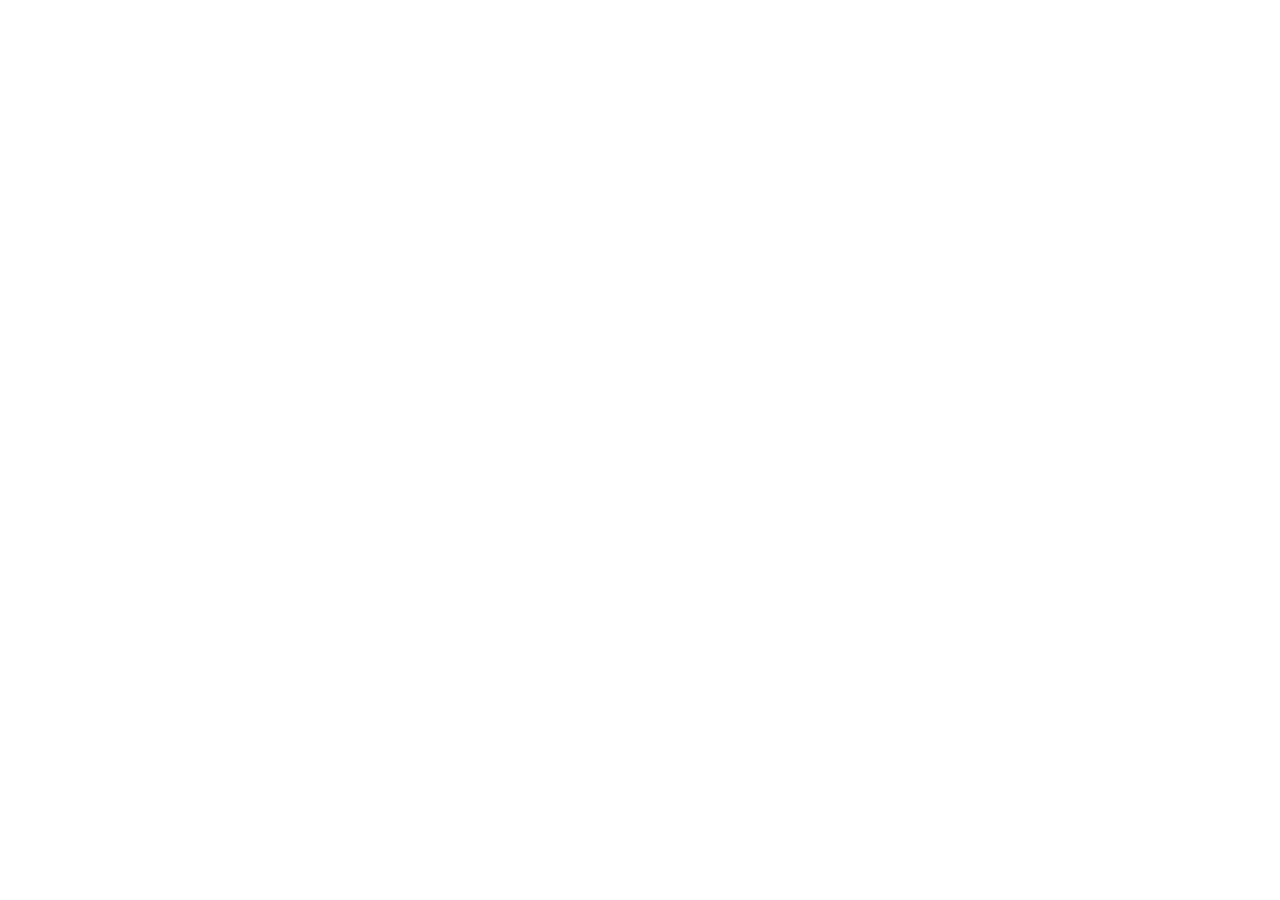
==== index.html @ 4a3da179 "Add: initial commit" ====
<!DOCTYPE html>
<html lang="en">
<head>
    <meta charset="UTF-8">
    <meta name="viewport" content="width=device-width, initial-scale=1.0">
    <title>videobelajar</title>
</head>
<body>
    
</body>
</html>
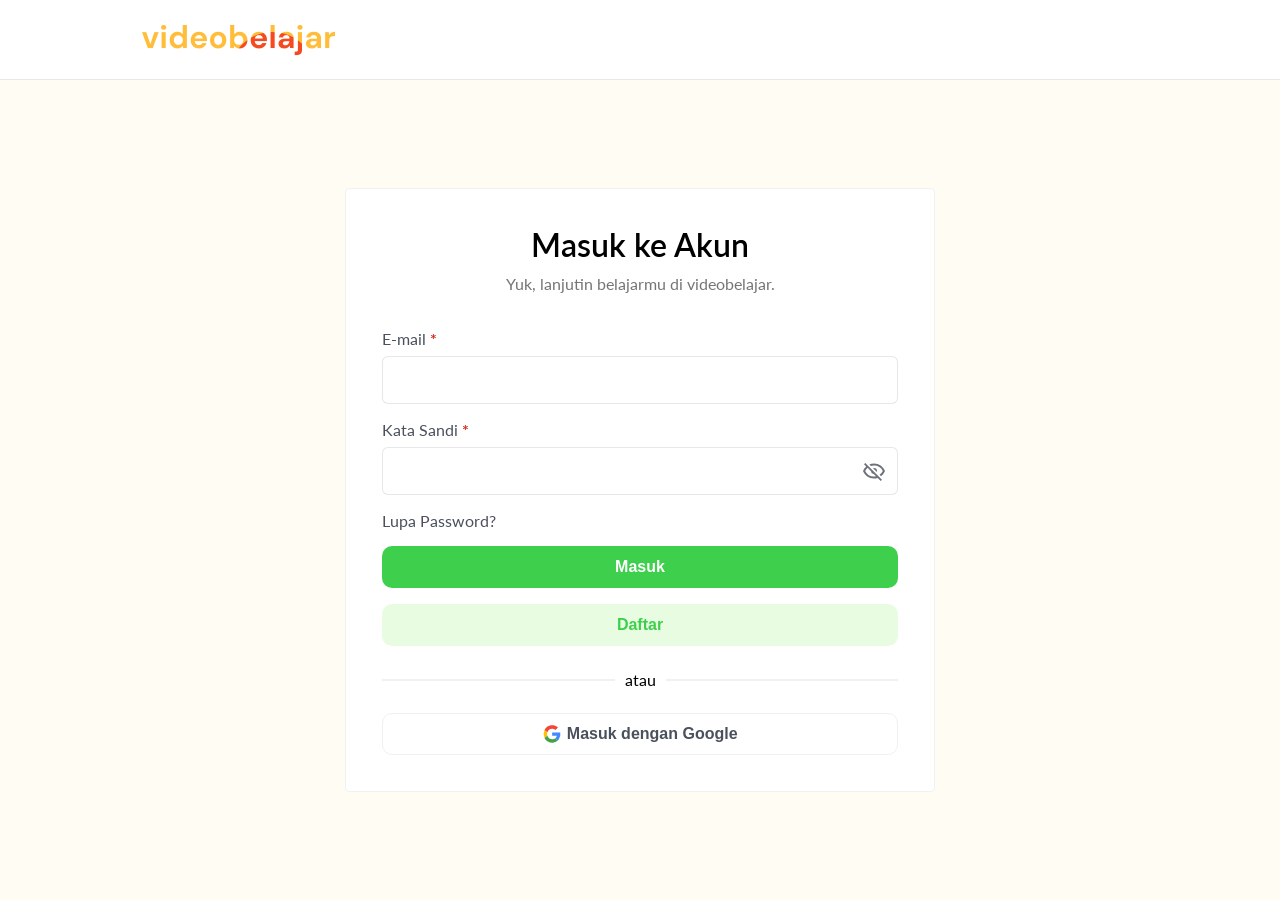
==== commit dbf9a70f: "Add: feature login page" ====
--- a/index.html
+++ b/index.html
@@ -1,11 +1,112 @@
-<!DOCTYPE html>
+<!doctype html>
 <html lang="en">
-<head>
-    <meta charset="UTF-8">
-    <meta name="viewport" content="width=device-width, initial-scale=1.0">
-    <title>videobelajar</title>
-</head>
-<body>
-    
-</body>
-</html>+    <head>
+        <meta charset="UTF-8" />
+        <meta name="viewport" content="width=device-width, initial-scale=1.0" />
+        <title>videobelajar</title>
+        <link rel="stylesheet" href="style.css" />
+    </head>
+    <body>
+        <nav class="navbar">
+            <div class="logo">
+                <a href="#"
+                    ><img class="image-fit" src="assets/logo.png" alt=""
+                /></a>
+            </div>
+        </nav>
+        <main class="auth-container">
+            <div class="auth-form">
+                <div class="desc">
+                    <h3>Masuk ke Akun</h3>
+                    <h5 class="desc-color">
+                        Yuk, lanjutin belajarmu di videobelajar.
+                    </h5>
+                </div>
+                <div class="form-group">
+                    <label for="email"
+                        >E-mail <strong class="red">*</strong></label
+                    >
+                    <input type="text" name="email" />
+                </div>
+                <div class="form-group">
+                    <label for="email"
+                        >Kata Sandi <strong class="red">*</strong></label
+                    >
+                    <div class="input-group">
+                        <input type="text" name="password" />
+                        <svg
+                            class="eye"
+                            xmlns="http://www.w3.org/2000/svg"
+                            width="24"
+                            height="24"
+                            viewBox="0 0 24 24"
+                        >
+                            <path
+                                fill="currentColor"
+                                d="M2 5.27L3.28 4L20 20.72L18.73 22l-3.08-3.08c-1.15.38-2.37.58-3.65.58c-5 0-9.27-3.11-11-7.5c.69-1.76 1.79-3.31 3.19-4.54zM12 9a3 3 0 0 1 3 3a3 3 0 0 1-.17 1L11 9.17A3 3 0 0 1 12 9m0-4.5c5 0 9.27 3.11 11 7.5a11.8 11.8 0 0 1-4 5.19l-1.42-1.43A9.86 9.86 0 0 0 20.82 12A9.82 9.82 0 0 0 12 6.5c-1.09 0-2.16.18-3.16.5L7.3 5.47c1.44-.62 3.03-.97 4.7-.97M3.18 12A9.82 9.82 0 0 0 12 17.5c.69 0 1.37-.07 2-.21L11.72 15A3.064 3.064 0 0 1 9 12.28L5.6 8.87c-.99.85-1.82 1.91-2.42 3.13"
+                            />
+                        </svg>
+                    </div>
+                </div>
+                <div class="form-group">
+                    <a class="forgot" href="#">Lupa Password?</a>
+                </div>
+                <button
+                    class="btn-full bg-primary text-light"
+                    style="margin-bottom: 16px"
+                >
+                    Masuk
+                </button>
+                <button class="btn-full bg-primary-100 text-primary">
+                    Daftar
+                </button>
+                <div style="display: flex; align-items: center; margin: 24px 0">
+                    <hr style="flex: 1;border: none; border-top: 2px solid #F1F1F1;" />
+                    <span style="margin: 0 10px;font-size: 16px;font-weight: 400;">atau</span>
+                    <hr style="flex: 1;border: none; border-top: 2px solid #F1F1F1;" />
+                </div>
+                <button
+                    class="btn-full"
+                    style="
+                        border: 1px solid #F1F1F1;
+                        background-color: inherit;
+                        color: #4a505c;
+                        display: flex;
+                        align-items: center;
+                        justify-content: center;
+                    "
+                >
+                    <svg
+                        xmlns="http://www.w3.org/2000/svg"
+                        width="20"
+                        height="20"
+                        viewBox="0 0 16 16"
+                    >
+                        <g fill="none" fill-rule="evenodd" clip-rule="evenodd">
+                            <path
+                                fill="#f44336"
+                                d="M7.209 1.061c.725-.081 1.154-.081 1.933 0a6.57 6.57 0 0 1 3.65 1.82a100 100 0 0 0-1.986 1.93q-1.876-1.59-4.188-.734q-1.696.78-2.362 2.528a78 78 0 0 1-2.148-1.658a.26.26 0 0 0-.16-.027q1.683-3.245 5.26-3.86"
+                                opacity="0.987"
+                            />
+                            <path
+                                fill="#ffc107"
+                                d="M1.946 4.92q.085-.013.161.027a78 78 0 0 0 2.148 1.658A7.6 7.6 0 0 0 4.04 7.99q.037.678.215 1.331L2 11.116Q.527 8.038 1.946 4.92"
+                                opacity="0.997"
+                            />
+                            <path
+                                fill="#448aff"
+                                d="M12.685 13.29a26 26 0 0 0-2.202-1.74q1.15-.812 1.396-2.228H8.122V6.713q3.25-.027 6.497.055q.616 3.345-1.423 6.032a7 7 0 0 1-.51.49"
+                                opacity="0.999"
+                            />
+                            <path
+                                fill="#43a047"
+                                d="M4.255 9.322q1.23 3.057 4.51 2.854a3.94 3.94 0 0 0 1.718-.626q1.148.812 2.202 1.74a6.62 6.62 0 0 1-4.027 1.684a6.4 6.4 0 0 1-1.02 0Q3.82 14.524 2 11.116z"
+                                opacity="0.993"
+                            />
+                        </g></svg
+                    >&nbsp;Masuk dengan Google
+                </button>
+            </div>
+        </main>
+    </body>
+</html>
--- a/style.css
+++ b/style.css
@@ -0,0 +1,369 @@
+@import url("https://fonts.googleapis.com/css2?family=Lato:wght@400;500;600;700&display=swap");
+
+:root {
+    /* ── Typography ──────────────────────────────── */
+    --font-primary: "Lato", sans-serif;
+
+    /* Font weight */
+    --font-weight-bold: 700;
+    --font-weight-semibold: 600;
+    --font-weight-medium: 500;
+    --font-weight-regular: 400;
+
+    /* Font size — Heading */
+    --font-size-h1: 48px;
+    --font-size-h2: 40px;
+    --font-size-h3: 32px;
+    --font-size-h4: 24px;
+    --font-size-h5: 20px;
+    --font-size-h6: 18px;
+
+    /* Font size — Body */
+    --font-size-body-lg: 18px;
+    --font-size-body-md: 16px;
+    --font-size-body-sm: 14px;
+
+    /* ── Colors — Main ───────────────────────────── */
+    --color-primary: #3ECF4C; /* Green — brand utama */
+    --color-primary-400: #6BE26B;
+    --color-primary-300: #94F08B;
+    --color-primary-200: #C0FAB4;
+    --color-primary-100: #E2FCD9CC;
+    --color-secondary: #FFBD3A; /* Orange — logo aksen */
+    --color-secondary-400: #FFD26B;
+    --color-secondary-300: #FFDF88;
+    --color-secondary-200: #FFECB0;
+    --color-secondary-100: #FFF7D7CC;
+    --color-tertiary: #F64920; /* Red — logo aksen merah */
+    --color-tertiary-400: #F98256;
+    --color-tertiary-300: #FCA578;
+    --color-tertiary-200: #FECAA5;
+    --color-tertiary-100: #FEE8D2CC;
+
+    /* ── Colors — Text Dark ──────────────────────── */
+    --color-text-dark-primary: #222325;
+    --color-text-dark-secondary: #333333AD;
+    --color-text-dark-disabled: #3A354161;
+
+    /* ── Colors — Text Light ─────────────────────── */
+    --color-text-light-primary: #FFFFFF;
+    --color-text-light-secondary: #C1C2C4;
+    --color-text-light-disabled: #9D9EA1;
+
+    /* ── Colors — Background ─────────────────────── */
+    --color-bg-primary: #FFFFFF;
+    --color-bg-base: #F4F5FA;
+    --color-bg-secondary: #F9FAFC;
+
+    /* ── Colors — Border ─────────────────────────── */
+    --color-border: #3A35411F;
+
+    /* ── Colors — Info ───────────────────────────── */
+    --color-info-default: #0980E2;
+    --color-info-hover: #0663C2;
+    --color-info-pressed: #044AA2;
+    --color-info-background: #EBF9FE;
+
+    /* ── Colors — Success ────────────────────────── */
+    --color-success-default: #38D189;
+    --color-success-hover: #28B380;
+    --color-success-pressed: #1C9675;
+    --color-success-background: #E0FDDF;
+
+    /* ── Colors — Warning ────────────────────────── */
+    --color-warning-default: #FCE91B;
+    --color-warning-hover: #D8C613;
+    --color-warning-pressed: #B5A40D;
+    --color-warning-background: #FCF8CA;
+
+    /* ── Colors — Error ──────────────────────────── */
+    --color-error-default: #FF5C2B;
+    --color-error-hover: #DB3D1F;
+    --color-error-pressed: #B72315;
+    --color-error-background: #FCE3D1;
+
+    /* ── Colors — Greyscale ──────────────────────── */
+    --color-grey-900: #212121;
+    --color-grey-800: #424242;
+    --color-grey-700: #616161;
+    --color-grey-600: #757575;
+    --color-grey-500: #9E9E9E;
+    --color-grey-400: #BDBDBD;
+    --color-grey-300: #E0E0E0;
+    --color-grey-200: #EEEEEE;
+    --color-grey-100: #F5F5F5;
+    --color-grey-50: #FAFAFA;
+
+    /* ── Colors — Gradients ──────────────────────── */
+    --gradient-info: linear-gradient(135deg, #6F9EFF, #004CE8);
+    --gradient-success: linear-gradient(135deg, #73FFA6, #00C247);
+    --gradient-warning: linear-gradient(135deg, #FFE58036, #FFE16A);
+    --gradient-error: linear-gradient(135deg, #FF8A9B, #FF3333);
+    --gradient-brand: linear-gradient(90deg, #f97316, #ef4444); /* logo */
+
+    /* ── Spacing ─────────────────────────────────── */
+    --space-1: 4px;
+    --space-2: 8px;
+    --space-3: 12px;
+    --space-4: 16px;
+    --space-5: 20px;
+    --space-6: 24px;
+    --space-8: 32px;
+    --space-10: 40px;
+    --space-12: 48px;
+
+    /* ── Border radius ───────────────────────────── */
+    --radius-sm: 4px;
+    --radius-md: 8px;
+    --radius-lg: 12px;
+    --radius-xl: 16px;
+    --radius-full: 9999px; /* pill / chip */
+
+    /* ── Shadow ──────────────────────────────────── */
+    --shadow-sm: 0 1px 2px rgba(0, 0, 0, 0.05);
+    --shadow-md: 0 4px 12px rgba(0, 0, 0, 0.08);
+    --shadow-lg: 0 8px 24px rgba(0, 0, 0, 0.1);
+
+    /* ── Transition ──────────────────────────────── */
+    --transition-fast: 150ms ease;
+    --transition-normal: 250ms ease;
+}
+
+/* ── Text — Main ───────────────────────── */
+.text-primary           { color: var(--color-primary);   }
+.text-primary-400       { color: var(--color-primary-400);   }
+.text-primary-300       { color: var(--color-primary-300);   }
+.text-secondary         { color: var(--color-secondary); }
+.text-secondary-400     { color: var(--color-secondary-400); }
+.text-secondary-300     { color: var(--color-secondary-300); }
+.text-tertiary          { color: var(--color-tertiary);  }
+.text-tertiary-400      { color: var(--color-tertiary-400);  }
+.text-tertiary-300      { color: var(--color-tertiary-300);  }
+
+/* ── Text — Dark ───────────────────────── */
+.text-dark              { color: var(--color-text-dark-primary);   }
+.text-dark-secondary    { color: var(--color-text-dark-secondary); }
+.text-dark-disabled     { color: var(--color-text-dark-disabled);  }
+
+/* ── Text — Light ──────────────────────── */
+.text-light             { color: var(--color-text-light-primary);   }
+.text-light-secondary   { color: var(--color-text-light-secondary); }
+.text-light-disabled    { color: var(--color-text-light-disabled);  }
+
+/* ── Text — Semantic ───────────────────── */
+.text-info              { color: var(--color-info-default);    }
+.text-success           { color: var(--color-success-default); }
+.text-warning           { color: var(--color-warning-default); }
+.text-error             { color: var(--color-error-default);   }
+
+/* ── Text — Greyscale ──────────────────── */
+.text-grey-900          { color: var(--color-grey-900); }
+.text-grey-800          { color: var(--color-grey-800); }
+.text-grey-700          { color: var(--color-grey-700); }
+.text-grey-600          { color: var(--color-grey-600); }
+.text-grey-500          { color: var(--color-grey-500); }
+.text-grey-400          { color: var(--color-grey-400); }
+.text-grey-300          { color: var(--color-grey-300); }
+
+/* ── Background — Main ─────────────────── */
+.bg-primary         { background-color: var(--color-primary);       }
+.bg-primary-400     { background-color: var(--color-primary-400);   }
+.bg-primary-300     { background-color: var(--color-primary-300);   }
+.bg-primary-200     { background-color: var(--color-primary-200);   }
+.bg-primary-100     { background-color: var(--color-primary-100);   }
+.bg-secondary       { background-color: var(--color-secondary);     }
+.bg-secondary-400   { background-color: var(--color-secondary-400); }
+.bg-secondary-300   { background-color: var(--color-secondary-300); }
+.bg-secondary-200   { background-color: var(--color-secondary-200); }
+.bg-secondary-100   { background-color: var(--color-secondary-100); }
+.bg-tertiary        { background-color: var(--color-tertiary);      }
+.bg-tertiary-400    { background-color: var(--color-tertiary-400);  }
+.bg-tertiary-300    { background-color: var(--color-tertiary-300);  }
+.bg-tertiary-200    { background-color: var(--color-tertiary-200);  }
+.bg-tertiary-100    { background-color: var(--color-tertiary-100);  }
+
+/* ── Background — Base ─────────────────── */
+.bg-base            { background-color: var(--color-bg-base);      }
+.bg-white           { background-color: var(--color-bg-primary);   }
+.bg-surface         { background-color: var(--color-bg-secondary); }
+
+/* ── Background — Semantic ─────────────── */
+.bg-info            { background-color: var(--color-info-background);    }
+.bg-success         { background-color: var(--color-success-background); }
+.bg-warning         { background-color: var(--color-warning-background); }
+.bg-error           { background-color: var(--color-error-background);   }
+
+/* ── Background — Greyscale ────────────── */
+.bg-grey-900        { background-color: var(--color-grey-900); }
+.bg-grey-800        { background-color: var(--color-grey-800); }
+.bg-grey-700        { background-color: var(--color-grey-700); }
+.bg-grey-600        { background-color: var(--color-grey-600); }
+.bg-grey-500        { background-color: var(--color-grey-500); }
+.bg-grey-400        { background-color: var(--color-grey-400); }
+.bg-grey-300        { background-color: var(--color-grey-300); }
+.bg-grey-200        { background-color: var(--color-grey-200); }
+.bg-grey-100        { background-color: var(--color-grey-100); }
+.bg-grey-50         { background-color: var(--color-grey-50);  }
+
+/* ── Background — Gradient ─────────────── */
+.bg-gradient-info    { background: var(--gradient-info);    }
+.bg-gradient-success { background: var(--gradient-success); }
+.bg-gradient-warning { background: var(--gradient-warning); }
+.bg-gradient-error   { background: var(--gradient-error);   }
+.bg-gradient-brand   { background: var(--gradient-brand);   }
+
+* {
+    box-sizing: border-box;
+    margin: 0;
+    padding: 0;
+}
+
+html {
+    scroll-behavior: smooth;
+}
+
+body {
+    background-color: #FFFDF3;
+    font-family: var(--font-primary);
+}
+
+a {
+    text-decoration: none;
+}
+
+.image-fit {
+    width: 100%;
+    height: 100%;
+    object-fit: cover;
+}
+
+.navbar {
+    width: 100%;
+    height: 80px;
+    background-color: var(--color-bg-primary);
+    padding: 0 120px;
+    display: flex;
+    align-items: center;
+    border-bottom: 1px solid var(--color-border);
+}
+
+.logo {
+    width: 237px;
+    height: 56px;
+}
+
+.auth-container {
+    width: 100%;
+    min-height: calc(100vh - 80px);
+    display: flex;
+    align-items: center;
+    justify-content: center;
+    padding: 50px 0;
+}
+
+.auth-form {
+    width: 590px;
+    padding: 36px;
+    border: 1px solid #F1F1F1;
+    border-radius: 4px;
+    background-color: #FFFFFF;
+}
+
+.desc {
+    display: flex;
+    flex-direction: column;
+    align-items: center;
+    margin-bottom: 36px;
+}
+
+.desc > h3 {
+    font-size: var(--font-size-h3);
+    font-weight: var(--font-weight-semibold);
+    margin-bottom: 10px;
+}
+
+.desc-color {
+    color: var(--color-text-dark-secondary);
+    font-size: var(--font-size-body-md);
+    font-weight: var(--font-weight-regular);
+}
+
+.form-group {
+    width: 100%;
+    margin-bottom: 16px;
+}
+
+label {
+    font-size: 16px;
+    font-weight: var(--font-weight-regular);
+    color: #4A505C;
+    display: inline-block;
+    margin-bottom: 8px;
+}
+
+.red {
+    color: #D32E1F;
+}
+
+input {
+    width: 100%;
+    border: 1px solid var(--color-border);
+    height: 48px;
+    border-radius: 6px;
+}
+
+.input-group {
+    position: relative;
+}
+
+.eye {
+    position: absolute;
+    top: calc(24px - 12px);
+    right: 12px;
+    color: #6C717A;
+    cursor: pointer;
+}
+
+.forgot {
+    color: #4A505C;
+}
+
+.btn-full {
+    width: 100%;
+    height: 42px;
+    border: none;
+    border-radius: 10px;
+    font-size: 16px;
+    font-weight: var(--font-weight-bold);
+    cursor: pointer;
+}
+
+@media only screen and (max-width: 480px) {
+    .logo {
+        width: 152px;
+        height: 42px;
+    }
+
+    .navbar {
+        padding: 0 24px;
+        height: 74px;
+    }
+
+    .auth-form {
+        width: 320px;
+        padding: 20px;
+    }
+
+    .auth-container {
+        padding: 28px 20px;
+    }
+
+    .desc-color, label {
+        font-size: var(--font-size-body-sm);
+        font-weight: var(--font-weight-regular);
+    }
+
+    .desc {
+        margin-bottom: 20px;
+    }
+}
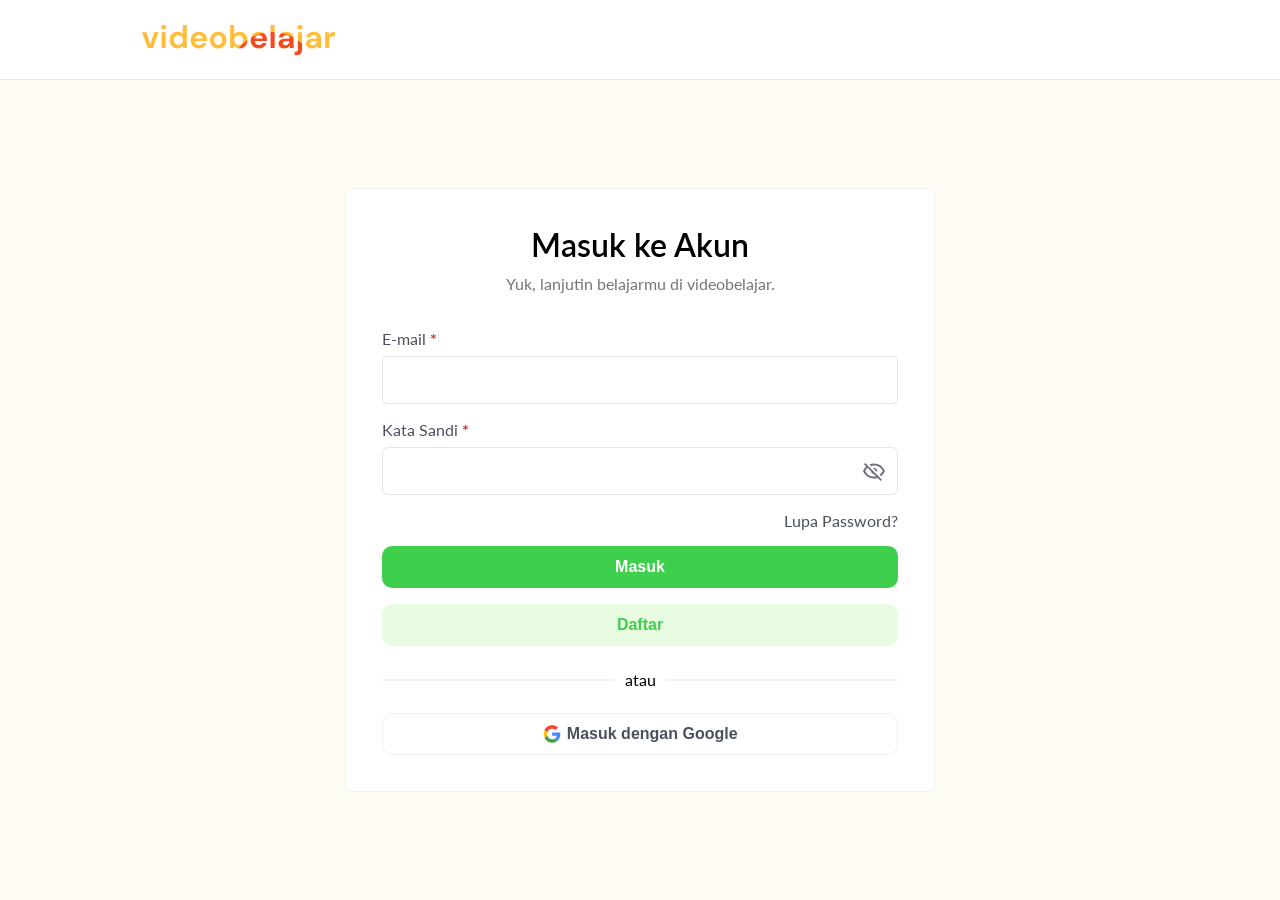
==== commit 8965b9ab: "Update: change view login page" ====
--- a/index.html
+++ b/index.html
@@ -29,11 +29,11 @@
                     <input type="text" name="email" />
                 </div>
                 <div class="form-group">
-                    <label for="email"
+                    <label for="password"
                         >Kata Sandi <strong class="red">*</strong></label
                     >
                     <div class="input-group">
-                        <input type="text" name="password" />
+                        <input type="password" name="password" />
                         <svg
                             class="eye"
                             xmlns="http://www.w3.org/2000/svg"
@@ -48,27 +48,50 @@
                         </svg>
                     </div>
                 </div>
-                <div class="form-group">
+                <div class="form-group" style="text-align: right">
                     <a class="forgot" href="#">Lupa Password?</a>
                 </div>
-                <button
-                    class="btn-full bg-primary text-light"
-                    style="margin-bottom: 16px"
+                <a href="#">
+                    <button
+                        class="btn-full bg-primary text-light"
+                        style="margin-bottom: 16px"
+                    >
+                        Masuk
+                    </button>
+                </a>
+                <a href="register.html"
+                    ><button class="btn-full bg-primary-100 text-primary">
+                        Daftar
+                    </button></a
                 >
-                    Masuk
-                </button>
-                <button class="btn-full bg-primary-100 text-primary">
-                    Daftar
-                </button>
                 <div style="display: flex; align-items: center; margin: 24px 0">
-                    <hr style="flex: 1;border: none; border-top: 2px solid #F1F1F1;" />
-                    <span style="margin: 0 10px;font-size: 16px;font-weight: 400;">atau</span>
-                    <hr style="flex: 1;border: none; border-top: 2px solid #F1F1F1;" />
+                    <hr
+                        style="
+                            flex: 1;
+                            border: none;
+                            border-top: 2px solid #f1f1f1;
+                        "
+                    />
+                    <span
+                        style="
+                            margin: 0 10px;
+                            font-size: 16px;
+                            font-weight: 400;
+                        "
+                        >atau</span
+                    >
+                    <hr
+                        style="
+                            flex: 1;
+                            border: none;
+                            border-top: 2px solid #f1f1f1;
+                        "
+                    />
                 </div>
                 <button
                     class="btn-full"
                     style="
-                        border: 1px solid #F1F1F1;
+                        border: 1px solid #f1f1f1;
                         background-color: inherit;
                         color: #4a505c;
                         display: flex;
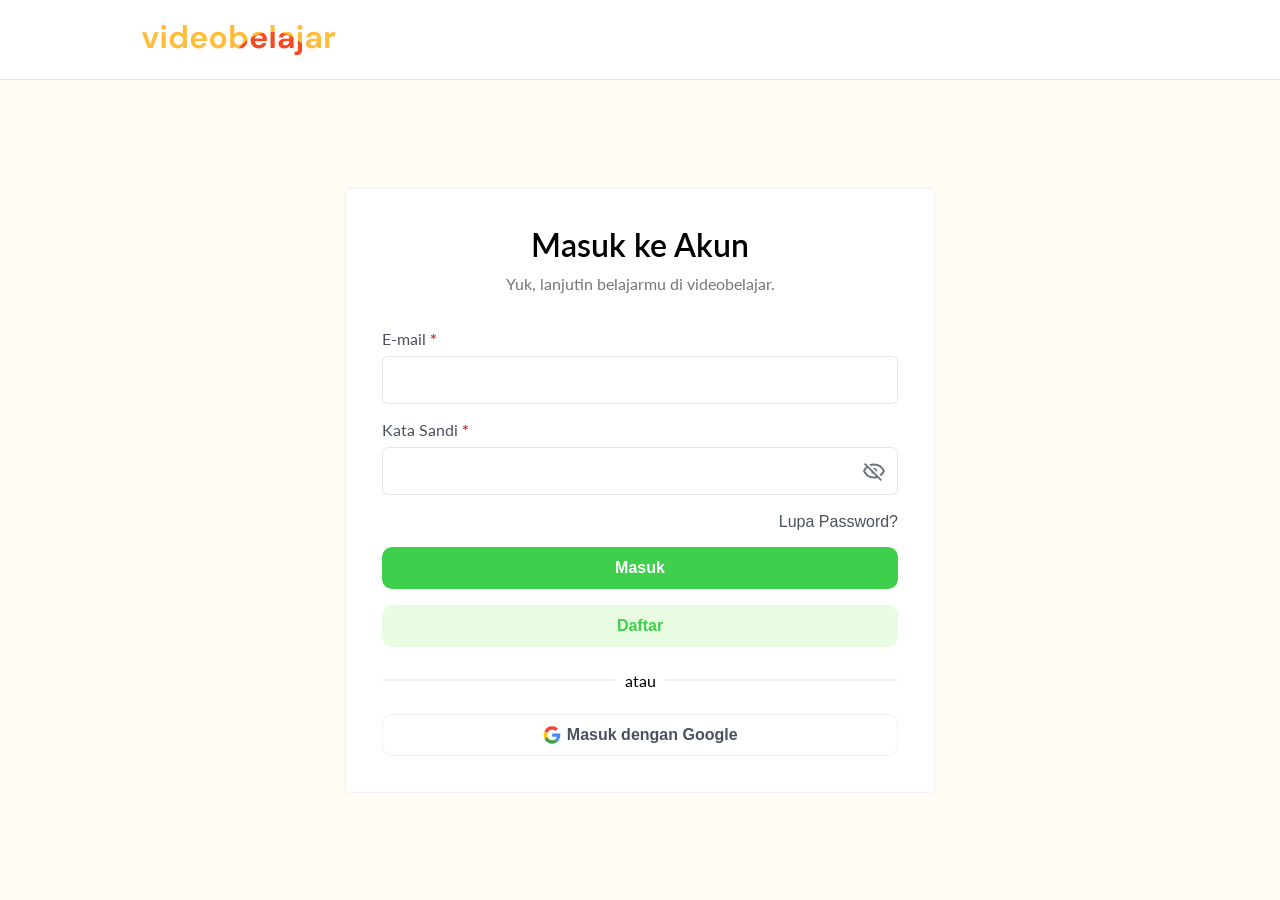
==== commit f006e5a2: "Update: url redirect login page" ====
--- a/index.html
+++ b/index.html
@@ -51,7 +51,7 @@
                 <div class="form-group" style="text-align: right">
                     <a class="forgot" href="#">Lupa Password?</a>
                 </div>
-                <a href="#">
+                <a href="home.html" target="_blank">
                     <button
                         class="btn-full bg-primary text-light"
                         style="margin-bottom: 16px"
@@ -88,47 +88,53 @@
                         "
                     />
                 </div>
-                <button
-                    class="btn-full"
-                    style="
-                        border: 1px solid #f1f1f1;
-                        background-color: inherit;
-                        color: #4a505c;
-                        display: flex;
-                        align-items: center;
-                        justify-content: center;
-                    "
-                >
-                    <svg
-                        xmlns="http://www.w3.org/2000/svg"
-                        width="20"
-                        height="20"
-                        viewBox="0 0 16 16"
+                <a href="home.html" target="_blank">
+                    <button
+                        class="btn-full"
+                        style="
+                            border: 1px solid #f1f1f1;
+                            background-color: inherit;
+                            color: #4a505c;
+                            display: flex;
+                            align-items: center;
+                            justify-content: center;
+                        "
                     >
-                        <g fill="none" fill-rule="evenodd" clip-rule="evenodd">
-                            <path
-                                fill="#f44336"
-                                d="M7.209 1.061c.725-.081 1.154-.081 1.933 0a6.57 6.57 0 0 1 3.65 1.82a100 100 0 0 0-1.986 1.93q-1.876-1.59-4.188-.734q-1.696.78-2.362 2.528a78 78 0 0 1-2.148-1.658a.26.26 0 0 0-.16-.027q1.683-3.245 5.26-3.86"
-                                opacity="0.987"
-                            />
-                            <path
-                                fill="#ffc107"
-                                d="M1.946 4.92q.085-.013.161.027a78 78 0 0 0 2.148 1.658A7.6 7.6 0 0 0 4.04 7.99q.037.678.215 1.331L2 11.116Q.527 8.038 1.946 4.92"
-                                opacity="0.997"
-                            />
-                            <path
-                                fill="#448aff"
-                                d="M12.685 13.29a26 26 0 0 0-2.202-1.74q1.15-.812 1.396-2.228H8.122V6.713q3.25-.027 6.497.055q.616 3.345-1.423 6.032a7 7 0 0 1-.51.49"
-                                opacity="0.999"
-                            />
-                            <path
-                                fill="#43a047"
-                                d="M4.255 9.322q1.23 3.057 4.51 2.854a3.94 3.94 0 0 0 1.718-.626q1.148.812 2.202 1.74a6.62 6.62 0 0 1-4.027 1.684a6.4 6.4 0 0 1-1.02 0Q3.82 14.524 2 11.116z"
-                                opacity="0.993"
-                            />
-                        </g></svg
-                    >&nbsp;Masuk dengan Google
-                </button>
+                        <svg
+                            xmlns="http://www.w3.org/2000/svg"
+                            width="20"
+                            height="20"
+                            viewBox="0 0 16 16"
+                        >
+                            <g
+                                fill="none"
+                                fill-rule="evenodd"
+                                clip-rule="evenodd"
+                            >
+                                <path
+                                    fill="#f44336"
+                                    d="M7.209 1.061c.725-.081 1.154-.081 1.933 0a6.57 6.57 0 0 1 3.65 1.82a100 100 0 0 0-1.986 1.93q-1.876-1.59-4.188-.734q-1.696.78-2.362 2.528a78 78 0 0 1-2.148-1.658a.26.26 0 0 0-.16-.027q1.683-3.245 5.26-3.86"
+                                    opacity="0.987"
+                                />
+                                <path
+                                    fill="#ffc107"
+                                    d="M1.946 4.92q.085-.013.161.027a78 78 0 0 0 2.148 1.658A7.6 7.6 0 0 0 4.04 7.99q.037.678.215 1.331L2 11.116Q.527 8.038 1.946 4.92"
+                                    opacity="0.997"
+                                />
+                                <path
+                                    fill="#448aff"
+                                    d="M12.685 13.29a26 26 0 0 0-2.202-1.74q1.15-.812 1.396-2.228H8.122V6.713q3.25-.027 6.497.055q.616 3.345-1.423 6.032a7 7 0 0 1-.51.49"
+                                    opacity="0.999"
+                                />
+                                <path
+                                    fill="#43a047"
+                                    d="M4.255 9.322q1.23 3.057 4.51 2.854a3.94 3.94 0 0 0 1.718-.626q1.148.812 2.202 1.74a6.62 6.62 0 0 1-4.027 1.684a6.4 6.4 0 0 1-1.02 0Q3.82 14.524 2 11.116z"
+                                    opacity="0.993"
+                                />
+                            </g></svg
+                        >&nbsp;Masuk dengan Google
+                    </button>
+                </a>
             </div>
         </main>
     </body>
--- a/style.css
+++ b/style.css
@@ -24,81 +24,81 @@
     --font-size-body-sm: 14px;
 
     /* ── Colors — Main ───────────────────────────── */
-    --color-primary: #3ECF4C; /* Green — brand utama */
-    --color-primary-400: #6BE26B;
-    --color-primary-300: #94F08B;
-    --color-primary-200: #C0FAB4;
-    --color-primary-100: #E2FCD9CC;
-    --color-secondary: #FFBD3A; /* Orange — logo aksen */
-    --color-secondary-400: #FFD26B;
-    --color-secondary-300: #FFDF88;
-    --color-secondary-200: #FFECB0;
-    --color-secondary-100: #FFF7D7CC;
-    --color-tertiary: #F64920; /* Red — logo aksen merah */
-    --color-tertiary-400: #F98256;
-    --color-tertiary-300: #FCA578;
-    --color-tertiary-200: #FECAA5;
-    --color-tertiary-100: #FEE8D2CC;
+    --color-primary: #3ecf4c; /* Green — brand utama */
+    --color-primary-400: #6be26b;
+    --color-primary-300: #94f08b;
+    --color-primary-200: #c0fab4;
+    --color-primary-100: #e2fcd9cc;
+    --color-secondary: #ffbd3a; /* Orange — logo aksen */
+    --color-secondary-400: #ffd26b;
+    --color-secondary-300: #ffdf88;
+    --color-secondary-200: #ffecb0;
+    --color-secondary-100: #fff7d7cc;
+    --color-tertiary: #f64920; /* Red — logo aksen merah */
+    --color-tertiary-400: #f98256;
+    --color-tertiary-300: #fca578;
+    --color-tertiary-200: #fecaa5;
+    --color-tertiary-100: #fee8d2cc;
 
     /* ── Colors — Text Dark ──────────────────────── */
     --color-text-dark-primary: #222325;
-    --color-text-dark-secondary: #333333AD;
-    --color-text-dark-disabled: #3A354161;
+    --color-text-dark-secondary: #333333ad;
+    --color-text-dark-disabled: #3a354161;
 
     /* ── Colors — Text Light ─────────────────────── */
-    --color-text-light-primary: #FFFFFF;
-    --color-text-light-secondary: #C1C2C4;
-    --color-text-light-disabled: #9D9EA1;
+    --color-text-light-primary: #ffffff;
+    --color-text-light-secondary: #c1c2c4;
+    --color-text-light-disabled: #9d9ea1;
 
     /* ── Colors — Background ─────────────────────── */
-    --color-bg-primary: #FFFFFF;
-    --color-bg-base: #F4F5FA;
-    --color-bg-secondary: #F9FAFC;
+    --color-bg-primary: #ffffff;
+    --color-bg-base: #f4f5fa;
+    --color-bg-secondary: #f9fafc;
 
     /* ── Colors — Border ─────────────────────────── */
-    --color-border: #3A35411F;
+    --color-border: #3a35411f;
 
     /* ── Colors — Info ───────────────────────────── */
-    --color-info-default: #0980E2;
-    --color-info-hover: #0663C2;
-    --color-info-pressed: #044AA2;
-    --color-info-background: #EBF9FE;
+    --color-info-default: #0980e2;
+    --color-info-hover: #0663c2;
+    --color-info-pressed: #044aa2;
+    --color-info-background: #ebf9fe;
 
     /* ── Colors — Success ────────────────────────── */
-    --color-success-default: #38D189;
-    --color-success-hover: #28B380;
-    --color-success-pressed: #1C9675;
-    --color-success-background: #E0FDDF;
+    --color-success-default: #38d189;
+    --color-success-hover: #28b380;
+    --color-success-pressed: #1c9675;
+    --color-success-background: #e0fddf;
 
     /* ── Colors — Warning ────────────────────────── */
-    --color-warning-default: #FCE91B;
-    --color-warning-hover: #D8C613;
-    --color-warning-pressed: #B5A40D;
-    --color-warning-background: #FCF8CA;
+    --color-warning-default: #fce91b;
+    --color-warning-hover: #d8c613;
+    --color-warning-pressed: #b5a40d;
+    --color-warning-background: #fcf8ca;
 
     /* ── Colors — Error ──────────────────────────── */
-    --color-error-default: #FF5C2B;
-    --color-error-hover: #DB3D1F;
-    --color-error-pressed: #B72315;
-    --color-error-background: #FCE3D1;
+    --color-error-default: #ff5c2b;
+    --color-error-hover: #db3d1f;
+    --color-error-pressed: #b72315;
+    --color-error-background: #fce3d1;
 
     /* ── Colors — Greyscale ──────────────────────── */
     --color-grey-900: #212121;
     --color-grey-800: #424242;
     --color-grey-700: #616161;
     --color-grey-600: #757575;
-    --color-grey-500: #9E9E9E;
-    --color-grey-400: #BDBDBD;
-    --color-grey-300: #E0E0E0;
-    --color-grey-200: #EEEEEE;
-    --color-grey-100: #F5F5F5;
-    --color-grey-50: #FAFAFA;
+    --color-grey-500: #9e9e9e;
+    --color-grey-400: #bdbdbd;
+    --color-grey-300: #e0e0e0;
+    --color-grey-200: #eeeeee;
+    --color-grey-100: #f5f5f5;
+    --color-grey-50: #fafafa;
 
     /* ── Colors — Gradients ──────────────────────── */
-    --gradient-info: linear-gradient(135deg, #6F9EFF, #004CE8);
-    --gradient-success: linear-gradient(135deg, #73FFA6, #00C247);
-    --gradient-warning: linear-gradient(135deg, #FFE58036, #FFE16A);
-    --gradient-error: linear-gradient(135deg, #FF8A9B, #FF3333);
+    --gradient-info: linear-gradient(135deg, #6f9eff, #004ce8);
+    --gradient-success: linear-gradient(135deg, #73ffa6, #00c247);
+    --gradient-warning: linear-gradient(135deg, #ffe58036, #ffe16a);
+    --gradient-error: linear-gradient(135deg, #ff8a9b, #ff3333);
     --gradient-brand: linear-gradient(90deg, #f97316, #ef4444); /* logo */
 
     /* ── Spacing ─────────────────────────────────── */
@@ -130,87 +130,213 @@
 }
 
 /* ── Text — Main ───────────────────────── */
-.text-primary           { color: var(--color-primary);   }
-.text-primary-400       { color: var(--color-primary-400);   }
-.text-primary-300       { color: var(--color-primary-300);   }
-.text-secondary         { color: var(--color-secondary); }
-.text-secondary-400     { color: var(--color-secondary-400); }
-.text-secondary-300     { color: var(--color-secondary-300); }
-.text-tertiary          { color: var(--color-tertiary);  }
-.text-tertiary-400      { color: var(--color-tertiary-400);  }
-.text-tertiary-300      { color: var(--color-tertiary-300);  }
+.text-primary {
+    color: var(--color-primary);
+}
+.text-primary-400 {
+    color: var(--color-primary-400);
+}
+.text-primary-300 {
+    color: var(--color-primary-300);
+}
+.text-secondary {
+    color: var(--color-secondary);
+}
+.text-secondary-400 {
+    color: var(--color-secondary-400);
+}
+.text-secondary-300 {
+    color: var(--color-secondary-300);
+}
+.text-tertiary {
+    color: var(--color-tertiary);
+}
+.text-tertiary-400 {
+    color: var(--color-tertiary-400);
+}
+.text-tertiary-300 {
+    color: var(--color-tertiary-300);
+}
 
 /* ── Text — Dark ───────────────────────── */
-.text-dark              { color: var(--color-text-dark-primary);   }
-.text-dark-secondary    { color: var(--color-text-dark-secondary); }
-.text-dark-disabled     { color: var(--color-text-dark-disabled);  }
+.text-dark {
+    color: var(--color-text-dark-primary);
+}
+.text-dark-secondary {
+    color: var(--color-text-dark-secondary);
+}
+.text-dark-disabled {
+    color: var(--color-text-dark-disabled);
+}
 
 /* ── Text — Light ──────────────────────── */
-.text-light             { color: var(--color-text-light-primary);   }
-.text-light-secondary   { color: var(--color-text-light-secondary); }
-.text-light-disabled    { color: var(--color-text-light-disabled);  }
+.text-light {
+    color: var(--color-text-light-primary);
+}
+.text-light-secondary {
+    color: var(--color-text-light-secondary);
+}
+.text-light-disabled {
+    color: var(--color-text-light-disabled);
+}
 
 /* ── Text — Semantic ───────────────────── */
-.text-info              { color: var(--color-info-default);    }
-.text-success           { color: var(--color-success-default); }
-.text-warning           { color: var(--color-warning-default); }
-.text-error             { color: var(--color-error-default);   }
+.text-info {
+    color: var(--color-info-default);
+}
+.text-success {
+    color: var(--color-success-default);
+}
+.text-warning {
+    color: var(--color-warning-default);
+}
+.text-error {
+    color: var(--color-error-default);
+}
 
 /* ── Text — Greyscale ──────────────────── */
-.text-grey-900          { color: var(--color-grey-900); }
-.text-grey-800          { color: var(--color-grey-800); }
-.text-grey-700          { color: var(--color-grey-700); }
-.text-grey-600          { color: var(--color-grey-600); }
-.text-grey-500          { color: var(--color-grey-500); }
-.text-grey-400          { color: var(--color-grey-400); }
-.text-grey-300          { color: var(--color-grey-300); }
+.text-grey-900 {
+    color: var(--color-grey-900);
+}
+.text-grey-800 {
+    color: var(--color-grey-800);
+}
+.text-grey-700 {
+    color: var(--color-grey-700);
+}
+.text-grey-600 {
+    color: var(--color-grey-600);
+}
+.text-grey-500 {
+    color: var(--color-grey-500);
+}
+.text-grey-400 {
+    color: var(--color-grey-400);
+}
+.text-grey-300 {
+    color: var(--color-grey-300);
+}
 
 /* ── Background — Main ─────────────────── */
-.bg-primary         { background-color: var(--color-primary);       }
-.bg-primary-400     { background-color: var(--color-primary-400);   }
-.bg-primary-300     { background-color: var(--color-primary-300);   }
-.bg-primary-200     { background-color: var(--color-primary-200);   }
-.bg-primary-100     { background-color: var(--color-primary-100);   }
-.bg-secondary       { background-color: var(--color-secondary);     }
-.bg-secondary-400   { background-color: var(--color-secondary-400); }
-.bg-secondary-300   { background-color: var(--color-secondary-300); }
-.bg-secondary-200   { background-color: var(--color-secondary-200); }
-.bg-secondary-100   { background-color: var(--color-secondary-100); }
-.bg-tertiary        { background-color: var(--color-tertiary);      }
-.bg-tertiary-400    { background-color: var(--color-tertiary-400);  }
-.bg-tertiary-300    { background-color: var(--color-tertiary-300);  }
-.bg-tertiary-200    { background-color: var(--color-tertiary-200);  }
-.bg-tertiary-100    { background-color: var(--color-tertiary-100);  }
+.bg-primary {
+    background-color: var(--color-primary);
+}
+.bg-primary-400 {
+    background-color: var(--color-primary-400);
+}
+.bg-primary-300 {
+    background-color: var(--color-primary-300);
+}
+.bg-primary-200 {
+    background-color: var(--color-primary-200);
+}
+.bg-primary-100 {
+    background-color: var(--color-primary-100);
+}
+.bg-secondary {
+    background-color: var(--color-secondary);
+}
+.bg-secondary-400 {
+    background-color: var(--color-secondary-400);
+}
+.bg-secondary-300 {
+    background-color: var(--color-secondary-300);
+}
+.bg-secondary-200 {
+    background-color: var(--color-secondary-200);
+}
+.bg-secondary-100 {
+    background-color: var(--color-secondary-100);
+}
+.bg-tertiary {
+    background-color: var(--color-tertiary);
+}
+.bg-tertiary-400 {
+    background-color: var(--color-tertiary-400);
+}
+.bg-tertiary-300 {
+    background-color: var(--color-tertiary-300);
+}
+.bg-tertiary-200 {
+    background-color: var(--color-tertiary-200);
+}
+.bg-tertiary-100 {
+    background-color: var(--color-tertiary-100);
+}
 
 /* ── Background — Base ─────────────────── */
-.bg-base            { background-color: var(--color-bg-base);      }
-.bg-white           { background-color: var(--color-bg-primary);   }
-.bg-surface         { background-color: var(--color-bg-secondary); }
+.bg-base {
+    background-color: var(--color-bg-base);
+}
+.bg-white {
+    background-color: var(--color-bg-primary);
+}
+.bg-surface {
+    background-color: var(--color-bg-secondary);
+}
 
 /* ── Background — Semantic ─────────────── */
-.bg-info            { background-color: var(--color-info-background);    }
-.bg-success         { background-color: var(--color-success-background); }
-.bg-warning         { background-color: var(--color-warning-background); }
-.bg-error           { background-color: var(--color-error-background);   }
+.bg-info {
+    background-color: var(--color-info-background);
+}
+.bg-success {
+    background-color: var(--color-success-background);
+}
+.bg-warning {
+    background-color: var(--color-warning-background);
+}
+.bg-error {
+    background-color: var(--color-error-background);
+}
 
 /* ── Background — Greyscale ────────────── */
-.bg-grey-900        { background-color: var(--color-grey-900); }
-.bg-grey-800        { background-color: var(--color-grey-800); }
-.bg-grey-700        { background-color: var(--color-grey-700); }
-.bg-grey-600        { background-color: var(--color-grey-600); }
-.bg-grey-500        { background-color: var(--color-grey-500); }
-.bg-grey-400        { background-color: var(--color-grey-400); }
-.bg-grey-300        { background-color: var(--color-grey-300); }
-.bg-grey-200        { background-color: var(--color-grey-200); }
-.bg-grey-100        { background-color: var(--color-grey-100); }
-.bg-grey-50         { background-color: var(--color-grey-50);  }
+.bg-grey-900 {
+    background-color: var(--color-grey-900);
+}
+.bg-grey-800 {
+    background-color: var(--color-grey-800);
+}
+.bg-grey-700 {
+    background-color: var(--color-grey-700);
+}
+.bg-grey-600 {
+    background-color: var(--color-grey-600);
+}
+.bg-grey-500 {
+    background-color: var(--color-grey-500);
+}
+.bg-grey-400 {
+    background-color: var(--color-grey-400);
+}
+.bg-grey-300 {
+    background-color: var(--color-grey-300);
+}
+.bg-grey-200 {
+    background-color: var(--color-grey-200);
+}
+.bg-grey-100 {
+    background-color: var(--color-grey-100);
+}
+.bg-grey-50 {
+    background-color: var(--color-grey-50);
+}
 
 /* ── Background — Gradient ─────────────── */
-.bg-gradient-info    { background: var(--gradient-info);    }
-.bg-gradient-success { background: var(--gradient-success); }
-.bg-gradient-warning { background: var(--gradient-warning); }
-.bg-gradient-error   { background: var(--gradient-error);   }
-.bg-gradient-brand   { background: var(--gradient-brand);   }
+.bg-gradient-info {
+    background: var(--gradient-info);
+}
+.bg-gradient-success {
+    background: var(--gradient-success);
+}
+.bg-gradient-warning {
+    background: var(--gradient-warning);
+}
+.bg-gradient-error {
+    background: var(--gradient-error);
+}
+.bg-gradient-brand {
+    background: var(--gradient-brand);
+}
 
 * {
     box-sizing: border-box;
@@ -223,7 +349,7 @@
 }
 
 body {
-    background-color: #FFFDF3;
+    background-color: #fffdf3;
     font-family: var(--font-primary);
 }
 
@@ -245,6 +371,7 @@
     display: flex;
     align-items: center;
     border-bottom: 1px solid var(--color-border);
+    justify-content: space-between;
 }
 
 .logo {
@@ -252,21 +379,419 @@
     height: 56px;
 }
 
-.auth-container {
+.nav-right {
+    display: flex;
+    align-items: center;
+}
+
+.nav-right-mobile {
+    display: none;
+}
+
+.menu {
+    width: 24px;
+    height: 24px;
+}
+
+.image-profile {
+    width: 46px;
+    height: 46px;
+    border-radius: 10px;
+    margin-left: 36px;
+    overflow: hidden;
+}
+
+a {
+    font-size: var(--font-size-body-md);
+    font-weight: var(--font-weight-medium);
+    color: var(--color-text-dark-secondary);
+}
+
+.auth-container,
+.container {
     width: 100%;
     min-height: calc(100vh - 80px);
     display: flex;
     align-items: center;
     justify-content: center;
     padding: 50px 0;
+}
+
+.container {
+    padding: 64px 120px;
+    flex-direction: column;
+}
+
+.hero {
+    position: relative;
+    width: 100%;
+    height: 400px;
+    border-radius: 10px;
+    overflow: hidden;
+
+    background: url("assets/banner-1.jpg") center/cover no-repeat;
+    margin-bottom: 64px;
+}
+
+.hero::before,
+.hero-cta::before {
+    content: "";
+    position: absolute;
+    inset: 0;
+    background: #000000cc;
+}
+
+.hero-content,
+.hero-cta-content {
+    position: relative;
+    z-index: 1;
+    height: 100%;
+
+    display: flex;
+    flex-direction: column;
+    justify-content: center;
+    align-items: center;
+
+    text-align: center;
+    color: #fff;
+    padding: 20px;
+}
+
+.hero h1 {
+    font-size: var(--font-size-h1);
+    font-weight: var(--font-weight-bold);
+    margin-bottom: 12px;
+    max-width: 825px;
+    line-height: 1.1;
+}
+
+.hero p {
+    font-size: var(--font-size-body-md);
+    max-width: 825px;
+    margin-bottom: var(--font-weight-medium);
+    line-height: 1.4;
+    margin-bottom: 24px;
+}
+
+.hero button {
+    background: var(--color-primary);
+    border: none;
+    padding: 10px 26px;
+    border-radius: 10px;
+    color: var(--color-bg-primary);
+    font-size: var(--font-size-body-md);
+    font-weight: var(--font-weight-bold);
+    cursor: pointer;
+    transition: 0.2s;
+}
+
+.hero button:hover {
+    background: var(--color-success-hover);
+}
+
+.hero-cta {
+    position: relative;
+    width: 100%;
+    height: 400px;
+    border-radius: 10px;
+    overflow: hidden;
+
+    background: url("assets/banner-cta.jpg") center/cover no-repeat;
+}
+
+.hero-cta h4 {
+    font-size: var(--font-size-body-lg);
+    font-weight: var(--font-weight-medium);
+    line-height: 1.4;
+    color: var(--color-text-light-secondary);
+    margin-bottom: 4px;
+}
+
+.hero-cta h3 {
+    font-size: var(--font-size-h3);
+    font-weight: var(--font-weight-semibold);
+    line-height: 1.1;
+    margin-bottom: 10px;
+}
+
+.hero-cta p {
+    font-size: var(--font-size-body-md);
+    font-weight: var(--font-weight-regular);
+    line-height: 1.4;
+    margin-bottom: 40px;
+}
+
+.form-cta {
+    width: 525px;
+    height: 58px;
+    background-color: var(--color-bg-primary);
+    border-radius: 10px;
+    display: flex;
+    align-items: center;
+}
+
+.form-cta input {
+    height: 100%;
+    border: none;
+    padding: 18px 32px;
+    font-size: var(--font-size-body-md);
+    font-weight: var(--font-weight-regular);
+}
+
+.form-cta input:focus {
+    outline: none;
+}
+
+.form-cta button {
+    width: 133px;
+    height: 42px;
+    border-radius: 10px;
+    background-color: var(--color-secondary);
+    color: var(--color-text-light-primary);
+    border: none;
+    margin-right: 8px;
+    cursor: pointer;
+    font-size: var(--font-size-body-md);
+    font-weight: var(--font-weight-bold);
+}
+
+.learning-class {
+    width: 100%;
+    margin-bottom: 64px;
+}
+
+.learning-class h3 {
+    font-size: var(--font-size-h3);
+    font-weight: var(--font-weight-semibold);
+    line-height: 1.1;
+    color: var(--color-text-dark-primary);
+}
+
+.learning-class h5 {
+    font-size: var(--font-size-body-md);
+    font-weight: var(--font-weight-medium);
+    color: var(--color-text-dark-secondary);
+    margin-top: 10px;
+    line-height: 1.4;
+}
+
+.tab-class {
+    display: flex;
+    align-items: center;
+    gap: var(--space-5);
+    margin-top: var(--space-5);
+    padding-bottom: 0;
+    height: 50px;
+}
+
+.tab-class__item {
+    font-size: var(--font-size-body-md);
+    font-weight: var(--font-weight-medium);
+    font-family: var(--font-primary);
+    color: var(--color-text-dark-secondary);
+    background: none;
+    border: none;
+    cursor: pointer;
+    padding-bottom: var(--space-3);
+    position: relative;
+    white-space: nowrap;
+    transition: color var(--transition-fast);
+}
+
+.tab-class__item::after {
+    content: "";
+    position: absolute;
+    bottom: -6.5px;
+    left: 0;
+    width: 0;
+    height: 6px;
+    background: var(--color-tertiary);
+    border-radius: var(--radius-full);
+    transition: width var(--transition-normal);
+}
+
+.tab-class__item:hover {
+    color: var(--color-text-dark-primary);
+}
+
+.tab-class__item.active {
+    color: var(--color-tertiary);
+    font-weight: var(--font-weight-semibold);
+}
+
+.tab-class__item.active::after {
+    width: 50%;
+}
+
+.card-class {
+    display: grid;
+    grid-template-columns: repeat(3, 1fr);
+    gap: 24px;
+    margin-top: 32px;
+}
+
+.card-class-list {
+    background: var(--color-bg-primary);
+    border-radius: 10px;
+    border: 1.5px solid var(--color-border);
+    overflow: hidden;
+    box-shadow: var(--shadow-sm);
+    transition:
+        box-shadow var(--transition-normal),
+        transform var(--transition-normal);
+    cursor: pointer;
+    padding: 20px;
+}
+
+.card-class-list:hover {
+    box-shadow: var(--shadow-md);
+    transform: translateY(-2px);
+}
+
+.card__thumbnail {
+    width: 100%;
+    aspect-ratio: 16 / 9;
+    object-fit: cover;
+    display: block;
+    background: var(--color-grey-200);
+    border-radius: 10px;
+    height: 193px;
+    margin-bottom: 16px;
+}
+
+.card__thumbnail-placeholder {
+    width: 100%;
+    aspect-ratio: 16 / 9;
+    background: linear-gradient(135deg, #e0e0e0 0%, #c8c8c8 100%);
+    display: flex;
+    align-items: center;
+    justify-content: center;
+}
+
+.card__body {
+    display: flex;
+    flex-direction: column;
+    gap: var(--space-2);
+}
+
+.card__title {
+    font-size: var(--font-size-body-lg);
+    font-weight: var(--font-weight-semibold);
+    color: var(--color-text-dark-primary);
+    line-height: 1.2;
+    letter-spacing: 0;
+    display: -webkit-box;
+    -webkit-line-clamp: 2;
+    -webkit-box-orient: vertical;
+    overflow: hidden;
+}
+
+.card__desc {
+    height: 44px;
+    font-size: var(--font-size-body-md);
+    font-weight: var(--font-weight-medium);
+    color: var(--color-text-dark-secondary);
+    line-height: 1.4;
+    letter-spacing: 0.2px;
+    display: -webkit-box;
+    -webkit-line-clamp: 2;
+    -webkit-box-orient: vertical;
+    overflow: hidden;
+}
+
+.card__instructor {
+    display: flex;
+    align-items: center;
+    gap: 10px;
+    margin-top: var(--space-1);
+}
+
+.card__avatar {
+    width: 40px;
+    height: 40px;
+    border-radius: 10px;
+    object-fit: cover;
+    flex-shrink: 0;
+    display: flex;
+    align-items: center;
+    justify-content: center;
+    overflow: hidden;
+}
+
+.card__instructor-name {
+    font-size: var(--font-size-body-md);
+    font-weight: var(--font-weight-medium);
+    color: var(--color-text-dark-primary);
+    line-height: 1.4;
+    letter-spacing: 0.2px;
+}
+
+.card__instructor-role {
+    font-size: var(--font-size-body-sm);
+    font-weight: var(--font-weight-regular);
+    color: var(--color-text-dark-secondary);
+    line-height: 1.4;
+    letter-spacing: 0.2px;
+}
+
+.card__instructor-role strong {
+    font-weight: var(--font-weight-bold);
+    color: var(--color-text-dark-primary);
+}
+
+.card__footer {
+    display: flex;
+    align-items: center;
+    justify-content: space-between;
+    margin-top: var(--space-2);
+}
+
+.card__rating {
+    display: flex;
+    align-items: center;
+    gap: 8px;
+}
+
+.stars {
+    display: flex;
+    gap: 2px;
+    margin-top: 3px;
+}
+
+.star {
+    width: 18px;
+    height: 18px;
+}
+
+.star--filled {
+    color: var(--color-secondary);
+}
+.star--empty {
+    color: var(--color-grey-300);
+}
+
+.card__rating-score {
+    font-size: var(--font-size-body-sm);
+    font-weight: var(--font-weight-medium);
+    line-height: 1.4;
+    letter-spacing: 0.2px;
+    color: var(--color-text-dark-secondary);
+    text-decoration: underline;
+    text-underline-offset: 2px;
+}
+
+.card__price {
+    font-size: var(--font-size-h4);
+    font-weight: var(--font-weight-semibold);
+    color: var(--color-primary);
 }
 
 .auth-form {
     width: 590px;
     padding: 36px;
-    border: 1px solid #F1F1F1;
+    border: 1px solid #f1f1f1;
     border-radius: 4px;
-    background-color: #FFFFFF;
+    background-color: #ffffff;
 }
 
 .desc {
@@ -296,20 +821,35 @@
 label {
     font-size: 16px;
     font-weight: var(--font-weight-regular);
-    color: #4A505C;
+    color: #4a505c;
     display: inline-block;
     margin-bottom: 8px;
 }
 
 .red {
-    color: #D32E1F;
-}
-
-input {
+    color: #d32e1f;
+}
+
+input,
+select {
     width: 100%;
     border: 1px solid var(--color-border);
     height: 48px;
     border-radius: 6px;
+    padding: 0 10px;
+    font-size: var(--font-size-body-md);
+}
+
+select {
+    -webkit-appearance: none;
+    appearance: none;
+    -moz-appearance: none;
+    background-image: url("https://www.svgrepo.com/show/80156/down-arrow.svg");
+    background-repeat: no-repeat;
+    background-size: 14px 14px;
+    background-position: calc(100% - 10px);
+
+    cursor: pointer;
 }
 
 .input-group {
@@ -320,12 +860,12 @@
     position: absolute;
     top: calc(24px - 12px);
     right: 12px;
-    color: #6C717A;
+    color: #6c717a;
     cursor: pointer;
 }
 
 .forgot {
-    color: #4A505C;
+    color: #4a505c;
 }
 
 .btn-full {
@@ -338,32 +878,527 @@
     cursor: pointer;
 }
 
+.phone-input {
+    display: flex;
+    align-items: center;
+    overflow: hidden;
+    width: 100%;
+    height: 48px;
+    justify-content: space-between;
+}
+
+.phone-input input {
+    width: 70%;
+}
+
+.country-select {
+    display: flex;
+    align-items: center;
+    border: 1px solid var(--color-border);
+    cursor: pointer;
+    border-radius: 4px;
+    height: 100%;
+    width: 25%;
+}
+
+.icon-flag {
+    background-color: var(--color-bg-base);
+    padding: 12px 10px;
+    height: 100%;
+    border-right: 1px solid var(--color-border);
+}
+
+.flag {
+    width: 20px;
+    height: 14px;
+    object-fit: cover;
+    border-radius: 2px;
+}
+
+.country-select select {
+    border-radius: 0 4px 4px 0;
+    border-left: none;
+    border-right: none;
+}
+
+.mobile-only {
+    display: none;
+}
+
+.footer {
+    width: 100%;
+    background: var(--color-bg-primary);
+    border-top: 1px solid var(--color-border);
+    padding: 0 120px;
+}
+
+.footer-container {
+    margin: 0 auto;
+    padding: 60px 0;
+    max-width: 1200px;
+}
+
+.footer-top {
+    display: flex;
+    justify-content: space-between;
+    align-items: flex-start;
+    gap: 60px;
+}
+
+.footer-brand {
+    max-width: 352px;
+}
+
+.footer .logo {
+    display: inline-block;
+    text-decoration: none;
+    margin-bottom: 16px;
+    width: 204px;
+}
+
+.footer-brand h3 {
+    font-size: var(--font-size-body-lg);
+    line-height: 1.4;
+    font-weight: var(--font-weight-bold);
+    margin-bottom: 12px;
+    color: var(--color-text-dark-primary);
+}
+
+.footer-brand p,
+.footer-brand .phone {
+    display: block;
+    font-size: var(--font-size-body-md);
+    font-weight: var(--font-weight-regular);
+    line-height: 1.4;
+    color: var(--color-text-dark-primary);
+    text-decoration: none;
+    margin-bottom: 12px;
+}
+
+.footer-links {
+    display: flex;
+    gap: 48px;
+    flex-wrap: wrap;
+}
+
+.footer-column h4 {
+    font-size: 16px;
+    font-weight: 700;
+    margin-bottom: 15px;
+    color: var(--color-text-dark-primary);
+}
+
+.footer-column ul {
+    list-style: none;
+}
+
+.footer-column li {
+    margin-bottom: 13px;
+}
+
+.footer-column a {
+    text-decoration: none;
+    font-size: 15px;
+    color: var(--color-text-dark-secondary);
+    transition: color 0.2s ease;
+}
+
+.footer-column a:hover,
+.footer-brand .phone:hover {
+    color: #111111;
+}
+
+.footer-divider {
+    width: 100%;
+    height: 1px;
+    background: var(--color-border);
+    margin: 39px 0 20px;
+}
+
+.footer-bottom {
+    display: flex;
+    justify-content: space-between;
+    align-items: center;
+    gap: 20px;
+}
+
+.copyright {
+    font-size: var(--font-size-body-md);
+    font-weight: var(--font-weight-medium);
+    color: var(--color-text-dark-secondary);
+}
+
+.socials {
+    display: flex;
+    align-items: center;
+    gap: 14px;
+}
+
+.socials a {
+    width: 35px;
+    height: 35px;
+    border: 1.5px solid var(--color-text-dark-primary);
+    border-radius: 50%;
+    display: inline-flex;
+    align-items: center;
+    justify-content: center;
+    color: var(--color-text-dark-primary);
+    font-weight: var(--font-weight-bold);
+    text-decoration: none;
+    transition: all 0.2s ease;
+}
+
+.socials a:hover {
+    background: #f3f3f3;
+    border-color: #999999;
+}
+
+.socials svg {
+    width: 20px;
+    height: 20px;
+}
+
 @media only screen and (max-width: 480px) {
     .logo {
         width: 152px;
         height: 42px;
     }
 
+    .nav-right {
+        display: none;
+    }
+
+    .nav-right-mobile {
+        display: block;
+    }
+
+    .auth-form {
+        width: 320px;
+        padding: 20px;
+    }
+
+    .desc-color,
+    label {
+        font-size: var(--font-size-body-sm);
+        font-weight: var(--font-weight-regular);
+    }
+
+    .desc {
+        margin-bottom: 20px;
+    }
+
+    .phone-input input {
+        width: 55%;
+    }
+
+    .country-select {
+        width: 42%;
+    }
+
+    input,
+    select {
+        font-size: var(--font-size-body-sm);
+    }
+
+    .mobile-only {
+        display: block;
+    }
+
+    .card-class-list {
+        display: flex;
+        flex-wrap: wrap; /* 🔥 penting */
+        gap: 9px 12px;
+        padding: 16px;
+    }
+
+    .card__thumbnail {
+        width: 82px;
+        height: 82px;
+        flex-shrink: 0;
+        margin-bottom: 0;
+    }
+
+    .card__body {
+        flex: 1;
+        min-width: 0;
+    }
+
+    .card__desc {
+        display: none;
+    }
+
+    .card__title {
+        max-height: 213px;
+        font-size: 14px;
+        line-height: 1.2;
+        display: -webkit-box;
+        -webkit-line-clamp: 2;
+        -webkit-box-orient: vertical;
+        overflow: hidden;
+    }
+
+    .card__instructor {
+        margin: 0;
+        gap: 6px;
+    }
+
+    .card__instructor-name {
+        font-size: var(--font-size-body-sm);
+    }
+
+    .card__instructor-role {
+        font-size: 12px;
+    }
+
+    .card__instructor-role .at,
+    .card__instructor-role strong {
+        display: none;
+    }
+
+    .card__avatar {
+        width: 36px;
+        height: 36px;
+    }
+
+    .card__footer {
+        width: 100%;
+        display: flex;
+        justify-content: space-between;
+        align-items: center;
+        margin-top: 0;
+    }
+
+    .card__rating {
+        display: flex;
+        align-items: center;
+        gap: 6px;
+    }
+
+    .stars {
+        gap: 1px;
+    }
+
+    .star {
+        width: 14px;
+        height: 14px;
+    }
+
+    .card__rating-score {
+        font-size: 12px;
+    }
+
+    /* PRICE biar seperti gambar 3 */
+    .card__price {
+        font-size: 16px;
+        font-weight: bold;
+        white-space: nowrap; /* penting biar ga turun */
+    }
+}
+
+@media only screen and (max-width: 768px) {
     .navbar {
         padding: 0 24px;
         height: 74px;
     }
 
-    .auth-form {
-        width: 320px;
-        padding: 20px;
-    }
-
-    .auth-container {
+    .auth-container,
+    .container {
         padding: 28px 20px;
     }
 
-    .desc-color, label {
+    .hero {
+        margin-bottom: 24px;
+    }
+
+    .hero-content {
+        padding: 25px;
+    }
+
+    .hero h1 {
+        font-size: var(--font-size-h4);
+    }
+
+    .hero p {
+        font-size: var(--font-size-body-sm);
+    }
+
+    .hero button {
+        padding: 10px 7.5px;
         font-size: var(--font-size-body-sm);
         font-weight: var(--font-weight-regular);
     }
 
-    .desc {
-        margin-bottom: 20px;
-    }
-}+    .learning-class {
+        margin-bottom: 24px;
+    }
+
+    .learning-class h3 {
+        font-size: var(--font-size-h4);
+        font-weight: var(--font-weight-semibold);
+    }
+
+    .learning-class h5 {
+        font-size: var(--font-size-body-sm);
+        font-weight: var(--font-weight-medium);
+    }
+
+    .tab-class {
+        gap: 36px;
+        overflow-x: scroll;
+    }
+
+    .tab-class__item,
+    .tab-class__item.active {
+        font-size: var(--font-size-body-sm);
+        font-weight: var(--font-weight-medium);
+    }
+
+    .card-class {
+        grid-template-columns: 1fr;
+    }
+
+    .form-cta {
+        width: 280px;
+        height: 96px;
+        background-color: transparent;
+        flex-direction: column;
+        justify-content: space-between;
+    }
+
+    .hero-cta h4 {
+        font-size: var(--font-size-body-md);
+    }
+
+    .hero-cta h3 {
+        font-size: var(--font-size-h4);
+    }
+
+    .hero-cta p {
+        font-size: var(--font-size-body-sm);
+    }
+
+    .form-cta input,
+    .form-cta button {
+        width: 280px;
+        height: 40px;
+        padding: 0 10px;
+        text-align: center;
+        margin: 0;
+        font-size: var(--font-size-body-sm);
+    }
+
+    .footer {
+        padding: 0 24px;
+    }
+
+    .footer-container {
+        padding: 20px 0;
+    }
+
+    .footer-top {
+        display: block;
+        gap: 0;
+    }
+
+    .footer-brand {
+        max-width: 100%;
+        margin-bottom: 24px;
+    }
+
+    .footer .logo {
+        width: 170px;
+        height: 36px;
+        margin-bottom: 16px;
+    }
+
+    .footer-brand h3 {
+        font-size: var(--font-size-body-sm);
+        line-height: 1.5;
+        margin-bottom: 8px;
+    }
+
+    .footer-brand p {
+        font-size: var(--font-size-body-sm);
+        line-height: 1.5;
+        margin-bottom: 8px;
+    }
+
+    .footer-brand .phone {
+        font-size: var(--font-size-body-sm);
+        margin-bottom: 16px;
+    }
+
+    .footer-links {
+        display: flex;
+        flex-direction: column;
+        gap: 0;
+    }
+
+    .footer-column {
+        border: 0;
+    }
+
+    .footer-column h4 {
+        position: relative;
+        font-size: var(--font-size-body-md);
+        line-height: 1.4;
+        font-weight: var(--font-weight-bold);
+        margin-bottom: 0;
+        cursor: pointer;
+        margin-bottom: 12px;
+    }
+
+    .footer-column h4::after {
+        content: "";
+        position: absolute;
+        right: 4px;
+        top: 50%;
+        width: 8px;
+        height: 8px;
+        border-top: 2px solid #9a9a9a;
+        border-right: 2px solid #9a9a9a;
+        transform: translateY(-50%) rotate(45deg);
+    }
+
+    .footer-column ul {
+        display: none;
+    }
+
+    .footer-divider {
+        margin: 4px 0 16px;
+    }
+
+    .footer-bottom {
+        display: flex;
+        flex-direction: column-reverse;
+        align-items: flex-start;
+        gap: 16px;
+    }
+
+    .socials {
+        gap: 15px;
+    }
+
+    .socials a {
+        width: 35px;
+        height: 35px;
+    }
+
+    .socials svg {
+        width: 20px;
+        height: 20px;
+    }
+
+    .copyright {
+        max-width: 320px;
+        font-size: 16px;
+        font-weight: var(--font-weight-medium);
+        line-height: 1.4;
+    }
+}
+
+@media only screen and (min-width: 681px) and (max-width: 1200px) {
+    .card-class {
+        grid-template-columns: repeat(2, 1fr);
+    }
+}
